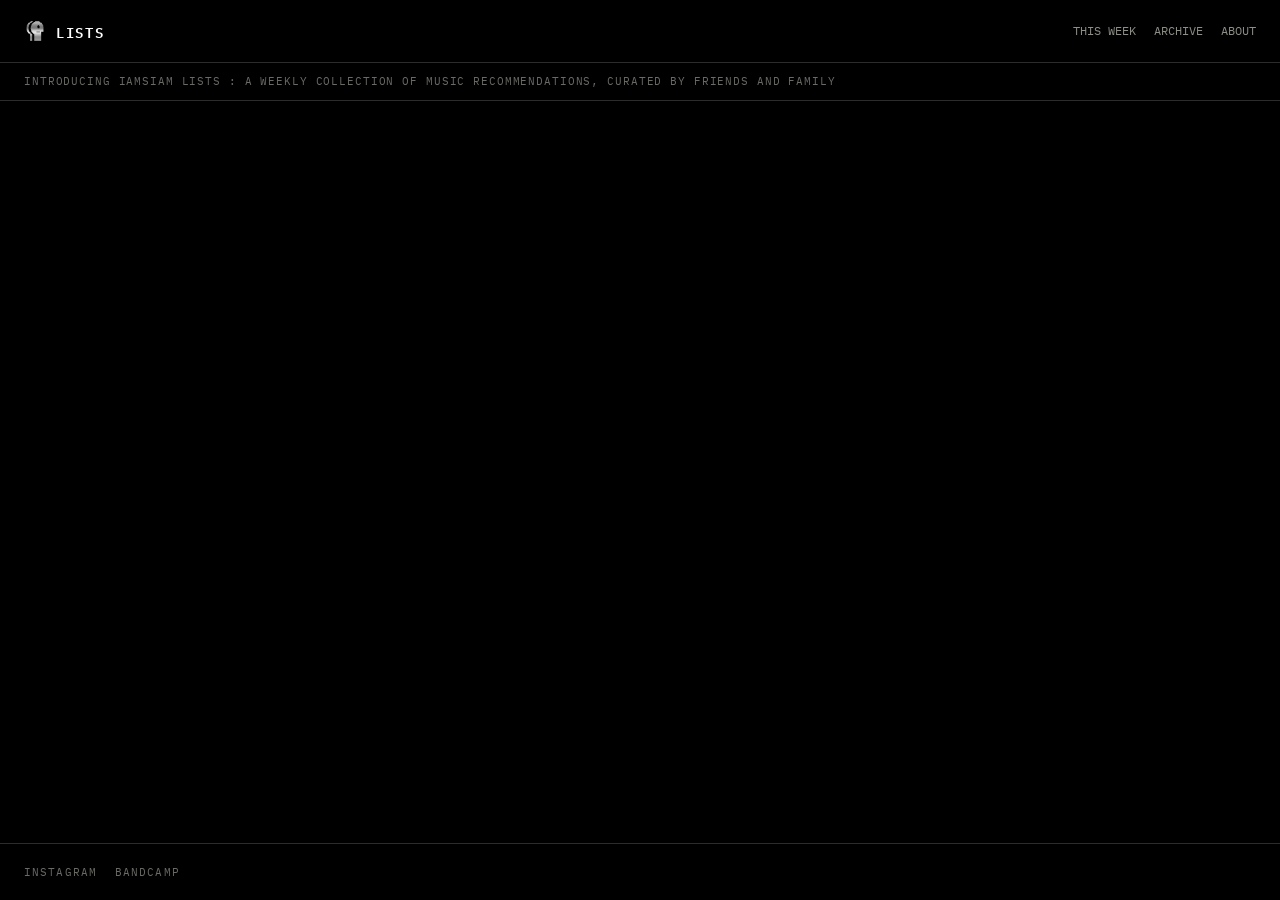
==== index.html @ 96336e80 "feat: app shell and site stylesheet (studio palette)" ====
<!doctype html>
<html lang="en">
<head>
<meta charset="utf-8">
<meta name="viewport" content="width=device-width, initial-scale=1">
<title>IAMSIAM LISTS</title>
<meta name="description" content="A weekly playlist of music curated by friends and family of the IAMSIAM label.">
<link rel="preconnect" href="https://fonts.googleapis.com">
<link rel="preconnect" href="https://fonts.gstatic.com" crossorigin>
<link href="https://fonts.googleapis.com/css2?family=IBM+Plex+Mono:wght@400;600&display=swap" rel="stylesheet">
<link rel="stylesheet" href="css/site.css">
</head>
<body>
<header class="site-head">
  <a class="brand" href="#/"><img src="assets/logo.png" alt="IAMSIAM"><span>LISTS</span></a>
  <nav>
    <a href="#/">THIS WEEK</a>
    <a href="#/archive">ARCHIVE</a>
    <a href="#/about">ABOUT</a>
  </nav>
</header>
<p class="intro-strip">INTRODUCING IAMSIAM LISTS : A WEEKLY COLLECTION OF MUSIC RECOMMENDATIONS, CURATED BY FRIENDS AND FAMILY</p>
<main id="app" aria-live="polite"></main>
<footer class="site-foot">
  <a href="https://www.instagram.com/_iamsiam_/" target="_blank" rel="noopener">INSTAGRAM</a>
  <a href="https://iamsiam.bandcamp.com" target="_blank" rel="noopener">BANDCAMP</a>
</footer>
<script type="module" src="js/app.js"></script>
</body>
</html>
---- css/site.css ----
:root{
  --bg:#000; --fg:#fff; --meta:#8f8f88; --strip:#6b6b66; --border:#2c2c2a;
  --mono:'IBM Plex Mono',ui-monospace,SFMono-Regular,Menlo,monospace;
}
*{box-sizing:border-box;margin:0;padding:0}
html{background:var(--bg)}
body{
  background:var(--bg);color:var(--fg);font-family:var(--mono);
  font-size:14px;line-height:1.5;min-height:100vh;
  display:flex;flex-direction:column;
}
a{color:inherit;text-decoration:none}

.site-head{
  display:flex;align-items:center;justify-content:space-between;gap:16px;
  padding:20px 24px;border-bottom:1px solid var(--border);
}
.brand{display:flex;align-items:center;gap:10px;font-weight:600;letter-spacing:.12em}
.brand img{height:22px;width:auto;display:block}
.site-head nav{display:flex;gap:18px;font-size:12px;color:var(--meta)}
.site-head nav a:hover{color:var(--fg)}

.intro-strip{
  padding:10px 24px;border-bottom:1px solid var(--border);
  color:var(--strip);font-size:11px;letter-spacing:.08em;
}

main{flex:1;width:100%;max-width:760px;margin:0 auto;padding:28px 24px 64px}

.list-head{margin-bottom:24px}
.list-head .curator{font-size:12px;color:var(--meta);letter-spacing:.1em}
.list-head h1{font-size:20px;font-weight:600;text-transform:uppercase;letter-spacing:.04em;margin-top:4px}
.list-head .date{font-size:11px;color:var(--strip);margin-top:4px}

.section-head{
  margin:28px 0 8px;padding-bottom:6px;border-bottom:1px solid var(--border);
  color:var(--meta);font-size:12px;text-transform:uppercase;letter-spacing:.1em;
}

.track{
  display:grid;grid-template-columns:34px 1fr auto;gap:6px 14px;
  padding:16px 0;border-bottom:1px solid var(--border);align-items:start;
}
.track .rank{color:var(--strip);font-weight:600}
.track .name{font-weight:600;text-transform:uppercase;letter-spacing:.02em}
.track .details{grid-column:2;color:var(--meta);font-size:12px}
.track .note{grid-column:2;color:var(--strip);font-size:12px;font-style:italic}
.track .actions{display:flex;flex-direction:column;align-items:flex-end;gap:8px}
.badge{
  font-size:10px;color:var(--meta);border:1px solid var(--border);
  padding:2px 6px;letter-spacing:.1em;text-transform:uppercase;
}
.buy{
  font-size:11px;font-weight:600;letter-spacing:.1em;
  border:1px solid var(--fg);padding:6px 12px;white-space:nowrap;
}
.buy:hover{background:var(--fg);color:var(--bg)}

.archive-grid{display:grid;gap:1px;background:var(--border);border:1px solid var(--border)}
.archive-grid a{background:var(--bg);padding:18px;display:block}
.archive-grid a:hover{background:#0d0d0d}
.archive-grid .curator{color:var(--meta);font-size:12px;letter-spacing:.1em}
.archive-grid .title{font-weight:600;text-transform:uppercase;margin-top:2px}
.archive-grid .date{color:var(--strip);font-size:11px;margin-top:4px}

.about p{color:var(--meta);max-width:52ch;margin-bottom:16px}
.about a{border-bottom:1px solid var(--strip)}

.site-foot{
  display:flex;gap:18px;padding:20px 24px;border-top:1px solid var(--border);
  font-size:11px;color:var(--strip);letter-spacing:.1em;
}
.site-foot a:hover{color:var(--fg)}

.error-view{color:var(--meta);padding:40px 0}

@media (max-width:520px){
  .track{grid-template-columns:26px 1fr}
  .track .actions{grid-column:2;flex-direction:row;align-items:center;margin-top:8px}
  .site-head{flex-direction:column;align-items:flex-start;gap:10px}
}
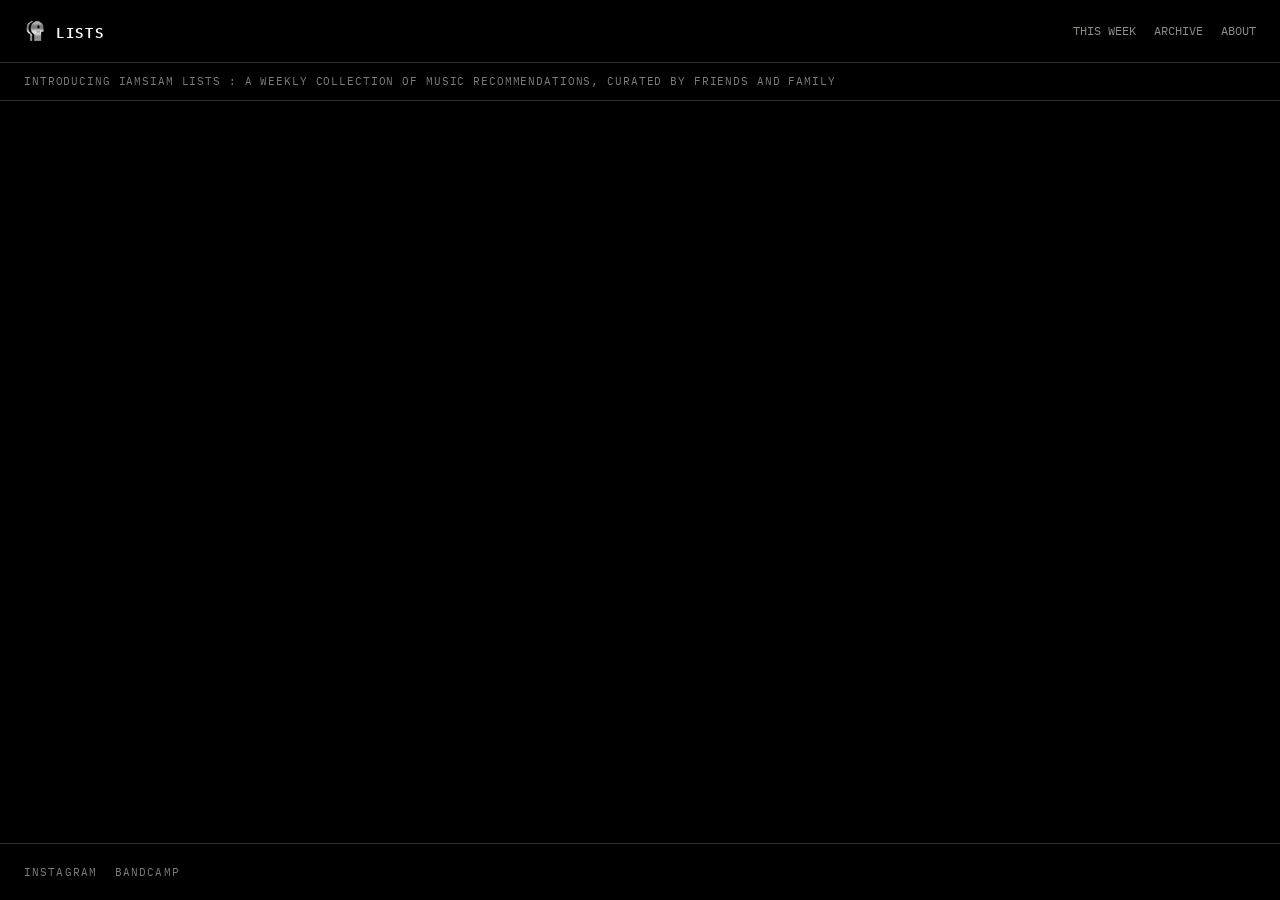
==== commit dffdcbba: "fix: a11y polish - AA-compliant strip color, color-scheme, focus-visible, hover token, drop aria-liv" ====
--- a/index.html
+++ b/index.html
@@ -20,7 +20,7 @@
   </nav>
 </header>
 <p class="intro-strip">INTRODUCING IAMSIAM LISTS : A WEEKLY COLLECTION OF MUSIC RECOMMENDATIONS, CURATED BY FRIENDS AND FAMILY</p>
-<main id="app" aria-live="polite"></main>
+<main id="app"></main>
 <footer class="site-foot">
   <a href="https://www.instagram.com/_iamsiam_/" target="_blank" rel="noopener">INSTAGRAM</a>
   <a href="https://iamsiam.bandcamp.com" target="_blank" rel="noopener">BANDCAMP</a>
--- a/css/site.css
+++ b/css/site.css
@@ -1,5 +1,6 @@
 :root{
-  --bg:#000; --fg:#fff; --meta:#8f8f88; --strip:#6b6b66; --border:#2c2c2a;
+  color-scheme:dark;
+  --bg:#000; --fg:#fff; --meta:#8f8f88; --strip:#7d7d78; --border:#2c2c2a; --hover:#0d0d0d;
   --mono:'IBM Plex Mono',ui-monospace,SFMono-Regular,Menlo,monospace;
 }
 *{box-sizing:border-box;margin:0;padding:0}
@@ -10,6 +11,7 @@
   display:flex;flex-direction:column;
 }
 a{color:inherit;text-decoration:none}
+a:focus-visible,.buy:focus-visible{outline:1px solid var(--fg);outline-offset:2px}
 
 .site-head{
   display:flex;align-items:center;justify-content:space-between;gap:16px;
@@ -58,7 +60,7 @@
 
 .archive-grid{display:grid;gap:1px;background:var(--border);border:1px solid var(--border)}
 .archive-grid a{background:var(--bg);padding:18px;display:block}
-.archive-grid a:hover{background:#0d0d0d}
+.archive-grid a:hover{background:var(--hover)}
 .archive-grid .curator{color:var(--meta);font-size:12px;letter-spacing:.1em}
 .archive-grid .title{font-weight:600;text-transform:uppercase;margin-top:2px}
 .archive-grid .date{color:var(--strip);font-size:11px;margin-top:4px}
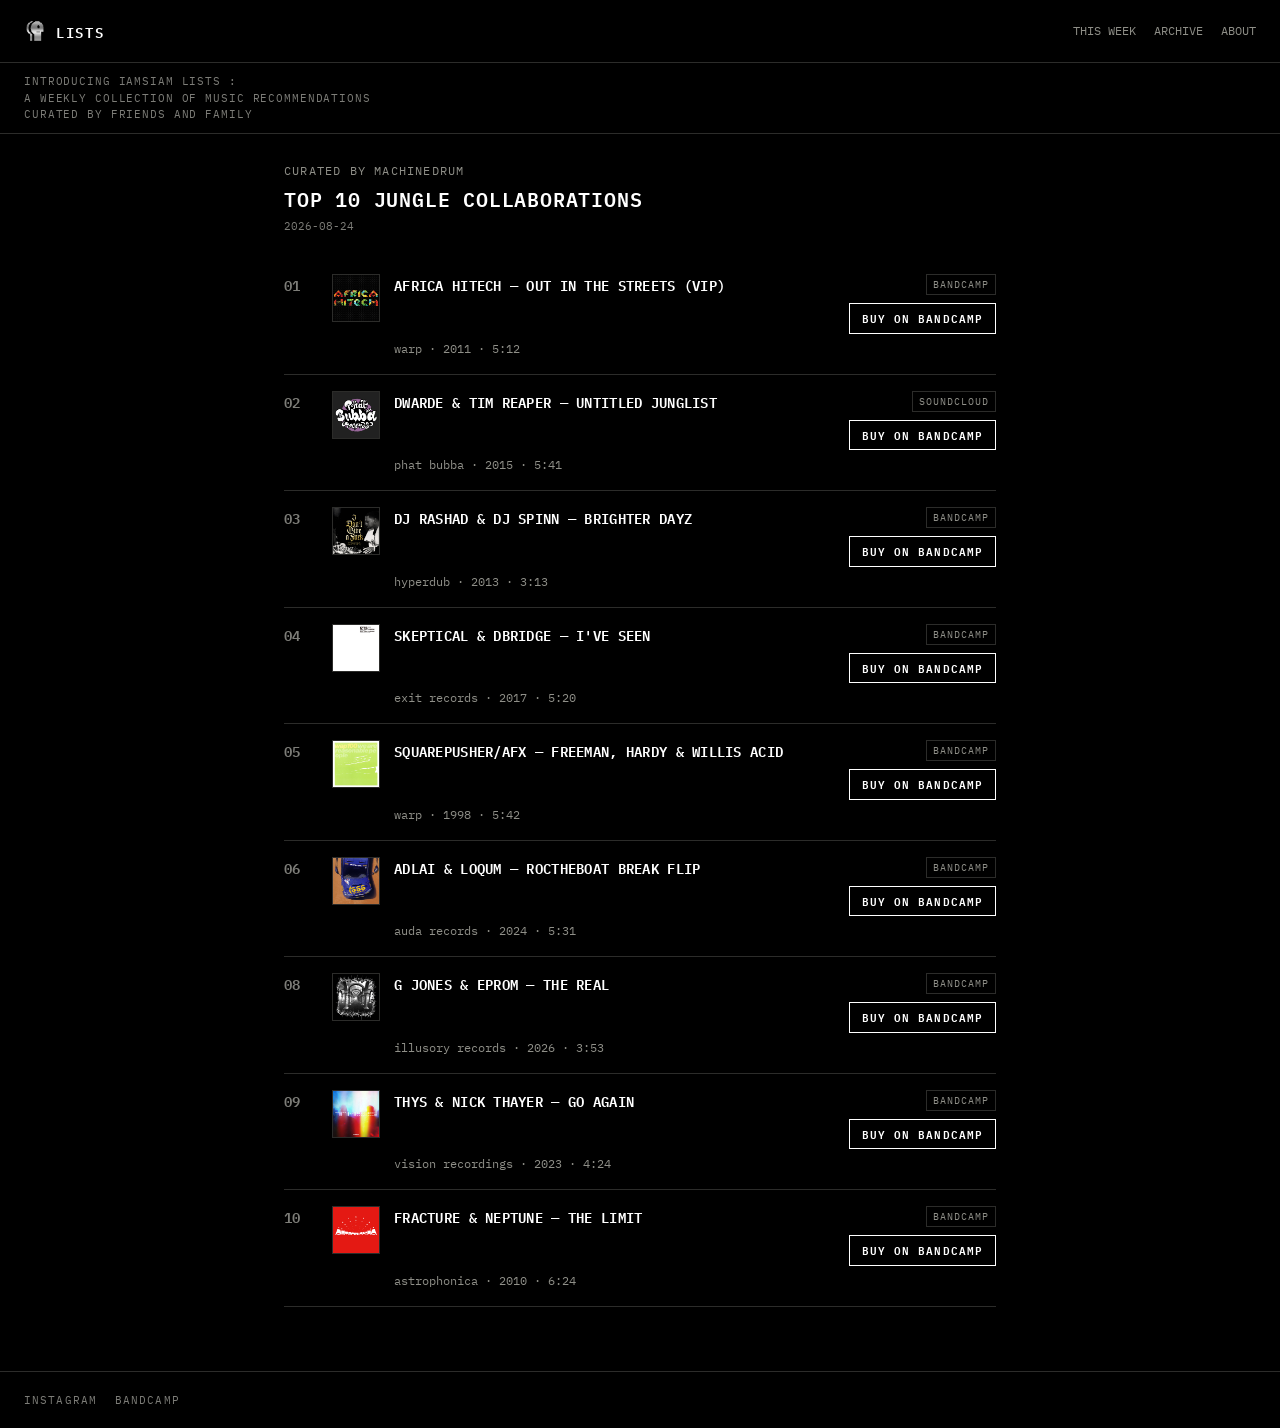
==== commit 200e8a9f: "feat: design feedback - stacked intro strip, drop note lines and BPM, about copy Co-Authored-By: Cla" ====
--- a/index.html
+++ b/index.html
@@ -19,7 +19,7 @@
     <a href="#/about">ABOUT</a>
   </nav>
 </header>
-<p class="intro-strip">INTRODUCING IAMSIAM LISTS : A WEEKLY COLLECTION OF MUSIC RECOMMENDATIONS, CURATED BY FRIENDS AND FAMILY</p>
+<p class="intro-strip">INTRODUCING IAMSIAM LISTS :<br>A WEEKLY COLLECTION OF MUSIC RECOMMENDATIONS<br>CURATED BY FRIENDS AND FAMILY</p>
 <main id="app"></main>
 <footer class="site-foot">
   <a href="https://www.instagram.com/_iamsiam_/" target="_blank" rel="noopener">INSTAGRAM</a>
--- a/css/site.css
+++ b/css/site.css
@@ -30,7 +30,7 @@
 main{flex:1;width:100%;max-width:760px;margin:0 auto;padding:28px 24px 64px}
 
 .list-head{margin-bottom:24px}
-.list-head .curator{font-size:12px;color:var(--meta);letter-spacing:.1em}
+.list-head .curator{font-size:12px;color:var(--meta);letter-spacing:.1em;text-transform:uppercase}
 .list-head h1{font-size:20px;font-weight:600;text-transform:uppercase;letter-spacing:.04em;margin-top:4px}
 .list-head .date{font-size:11px;color:var(--strip);margin-top:4px}
 
@@ -40,13 +40,15 @@
 }
 
 .track{
-  display:grid;grid-template-columns:34px 1fr auto;gap:6px 14px;
+  display:grid;grid-template-columns:34px 48px 1fr auto;gap:6px 14px;
   padding:16px 0;border-bottom:1px solid var(--border);align-items:start;
 }
 .track .rank{color:var(--strip);font-weight:600}
+.track .art{width:48px;height:48px;border:1px solid var(--border);overflow:hidden}
+.track .art img{width:100%;height:100%;object-fit:cover;display:block}
+.track .art:empty{border:0}
 .track .name{font-weight:600;text-transform:uppercase;letter-spacing:.02em}
-.track .details{grid-column:2;color:var(--meta);font-size:12px}
-.track .note{grid-column:2;color:var(--strip);font-size:12px;font-style:italic}
+.track .details{grid-column:3;color:var(--meta);font-size:12px}
 .track .actions{display:flex;flex-direction:column;align-items:flex-end;gap:8px}
 .badge{
   font-size:10px;color:var(--meta);border:1px solid var(--border);
@@ -55,13 +57,14 @@
 .buy{
   font-size:11px;font-weight:600;letter-spacing:.1em;
   border:1px solid var(--fg);padding:6px 12px;white-space:nowrap;
+  text-transform:uppercase;
 }
 .buy:hover{background:var(--fg);color:var(--bg)}
 
 .archive-grid{display:grid;gap:1px;background:var(--border);border:1px solid var(--border)}
 .archive-grid a{background:var(--bg);padding:18px;display:block}
 .archive-grid a:hover{background:var(--hover)}
-.archive-grid .curator{color:var(--meta);font-size:12px;letter-spacing:.1em}
+.archive-grid .curator{color:var(--meta);font-size:12px;letter-spacing:.1em;text-transform:uppercase}
 .archive-grid .title{font-weight:600;text-transform:uppercase;margin-top:2px}
 .archive-grid .date{color:var(--strip);font-size:11px;margin-top:4px}
 
@@ -77,7 +80,8 @@
 .error-view{color:var(--meta);padding:40px 0}
 
 @media (max-width:520px){
-  .track{grid-template-columns:26px 1fr}
-  .track .actions{grid-column:2;flex-direction:row;align-items:center;margin-top:8px}
+  .track{grid-template-columns:26px 40px 1fr}
+  .track .art{width:40px;height:40px}
+  .track .actions{grid-column:3;flex-direction:row;align-items:center;margin-top:8px}
   .site-head{flex-direction:column;align-items:flex-start;gap:10px}
 }
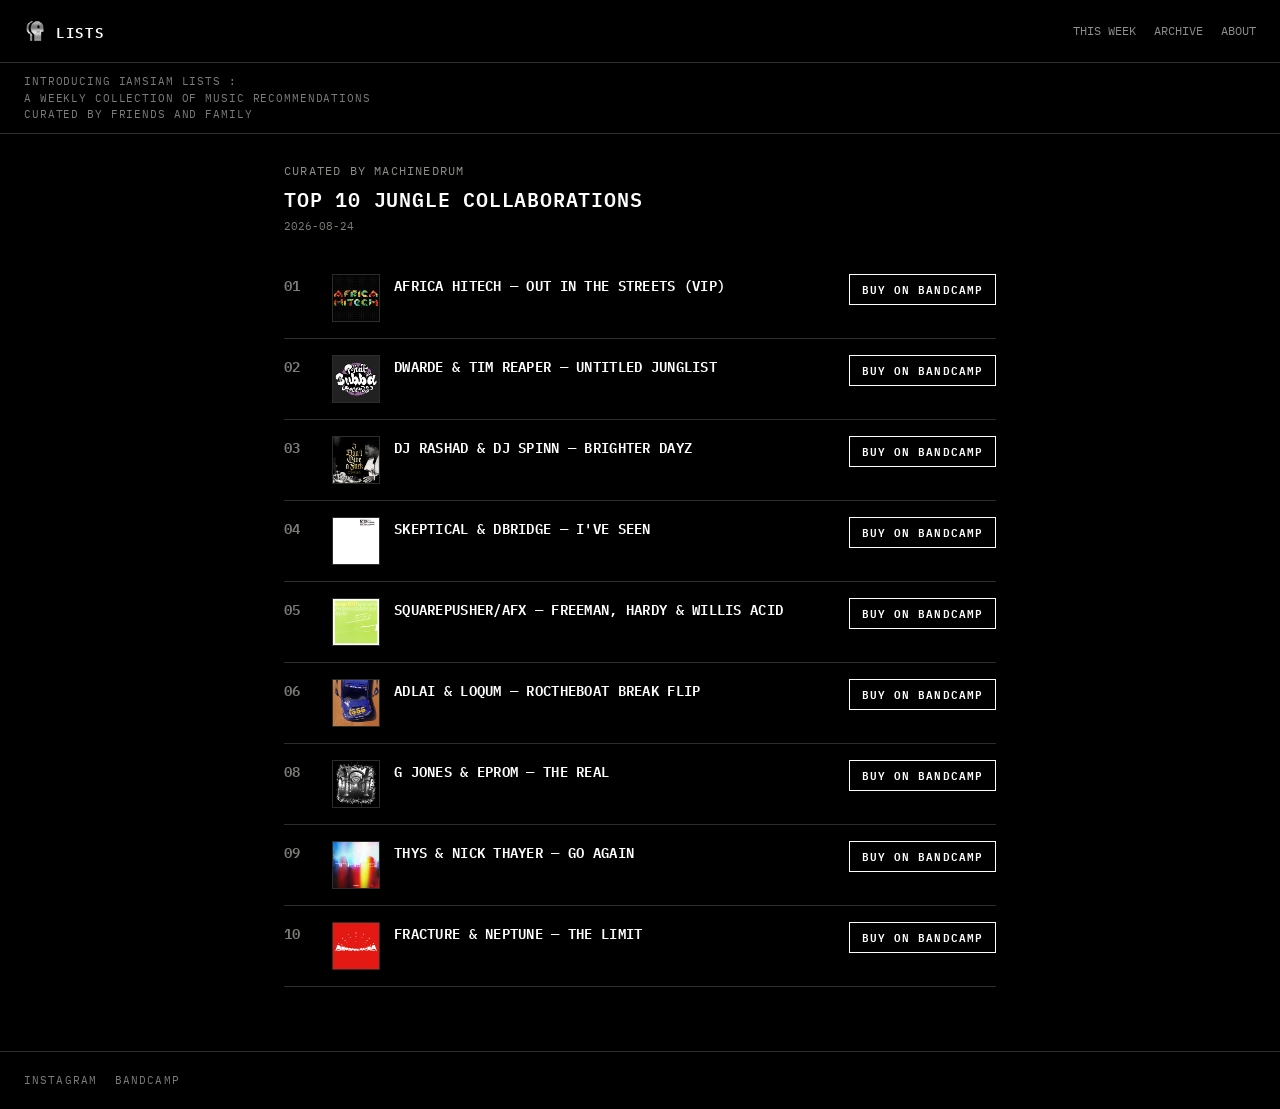
==== commit 641402ba: "feat: VU meter + typing info layer wired into the player" ====
--- a/index.html
+++ b/index.html
@@ -20,6 +20,23 @@
   </nav>
 </header>
 <p class="intro-strip">INTRODUCING IAMSIAM LISTS :<br>A WEEKLY COLLECTION OF MUSIC RECOMMENDATIONS<br>CURATED BY FRIENDS AND FAMILY</p>
+<section id="player" hidden>
+  <div id="player-media"></div>
+  <canvas id="vu-strip" hidden></canvas>
+  <div id="player-meta">
+    <div id="player-track"></div>
+    <div id="player-details"></div>
+  </div>
+  <div id="player-bar">
+    <button id="pv" aria-label="previous">&#171;</button>
+    <button id="pp" aria-label="play/pause">&#9654;</button>
+    <button id="nx" aria-label="next">&#187;</button>
+    <span id="t-el">0:00</span>
+    <input id="scrub" type="range" min="0" max="1000" value="0" step="1" aria-label="seek">
+    <span id="t-to">0:00</span>
+    <span id="counter"></span>
+  </div>
+</section>
 <main id="app"></main>
 <footer class="site-foot">
   <a href="https://www.instagram.com/_iamsiam_/" target="_blank" rel="noopener">INSTAGRAM</a>
--- a/css/site.css
+++ b/css/site.css
@@ -48,12 +48,7 @@
 .track .art img{width:100%;height:100%;object-fit:cover;display:block}
 .track .art:empty{border:0}
 .track .name{font-weight:600;text-transform:uppercase;letter-spacing:.02em}
-.track .details{grid-column:3;color:var(--meta);font-size:12px}
 .track .actions{display:flex;flex-direction:column;align-items:flex-end;gap:8px}
-.badge{
-  font-size:10px;color:var(--meta);border:1px solid var(--border);
-  padding:2px 6px;letter-spacing:.1em;text-transform:uppercase;
-}
 .buy{
   font-size:11px;font-weight:600;letter-spacing:.1em;
   border:1px solid var(--fg);padding:6px 12px;white-space:nowrap;
@@ -85,3 +80,42 @@
   .track .actions{grid-column:3;flex-direction:row;align-items:center;margin-top:8px}
   .site-head{flex-direction:column;align-items:flex-start;gap:10px}
 }
+
+#player{border-bottom:1px solid var(--border);padding:20px 24px;max-width:760px;margin:0 auto;width:100%}
+#player-media{background:#0d0d0d;border:1px solid var(--border);width:100%;aspect-ratio:16/9;max-height:320px;display:flex;align-items:center;justify-content:center;overflow:hidden}
+#player-media iframe,#player-media img{width:100%;height:100%;border:0;display:block;object-fit:contain}
+#player-media .bc-art{object-fit:cover}
+#player-media .player-note{color:var(--meta);font-size:12px;padding:16px;text-align:center}
+#player-media .player-note a{border-bottom:1px solid var(--strip)}
+#player-media .mount{display:none;width:100%;height:100%}
+#player-media .mount.live{display:block}
+#player-meta{display:flex;justify-content:space-between;gap:12px;margin-top:10px;font-size:12px}
+#player-track{font-weight:600;text-transform:uppercase;letter-spacing:.02em}
+#player-bar{display:flex;align-items:center;gap:10px;margin-top:10px}
+#player-bar button{background:none;border:1px solid var(--border);color:var(--fg);font-family:var(--mono);font-size:13px;padding:5px 11px;cursor:pointer}
+#player-bar button:hover{border-color:var(--fg)}
+#player-bar span{color:var(--meta);font-size:11px;min-width:34px}
+#counter{color:var(--strip);text-align:right}
+#scrub{flex:1;appearance:none;-webkit-appearance:none;height:24px;background:linear-gradient(var(--border),var(--border)) center/100% 2px no-repeat;cursor:pointer}
+#scrub::-webkit-slider-thumb{appearance:none;-webkit-appearance:none;width:10px;height:10px;background:var(--fg);border-radius:0}
+#scrub::-moz-range-thumb{width:10px;height:10px;background:var(--fg);border:0;border-radius:0}
+.track.playable .rank,.track.playable .name{cursor:pointer}
+.track.playable:hover .rank{color:var(--fg)}
+.track.active .rank{background:var(--fg);color:var(--bg);padding:0 4px}
+@media (max-width:520px){
+  #player{padding:14px 16px}
+  #player-bar{flex-wrap:wrap}
+  #scrub{order:5;flex-basis:100%}
+  #player-bar button{padding:12px 16px;font-size:15px}
+  #scrub::-webkit-slider-thumb{width:16px;height:16px}
+}
+
+/* VU meter + typing info layer */
+#player-media{position:relative}
+#player-media canvas.vu-overlay{position:absolute;inset:0;width:100%;height:100%;pointer-events:none}
+#player.vu-full #player-media .mount.live{opacity:.22}
+#vu-strip{width:100%;height:110px;border:1px solid var(--border);border-top:0}
+#vu-strip[hidden]{display:none}
+#player-details{color:var(--meta);font-size:12px}
+.typing::after{content:'▮';animation:blink 1s steps(1) infinite}
+@keyframes blink{50%{opacity:0}}
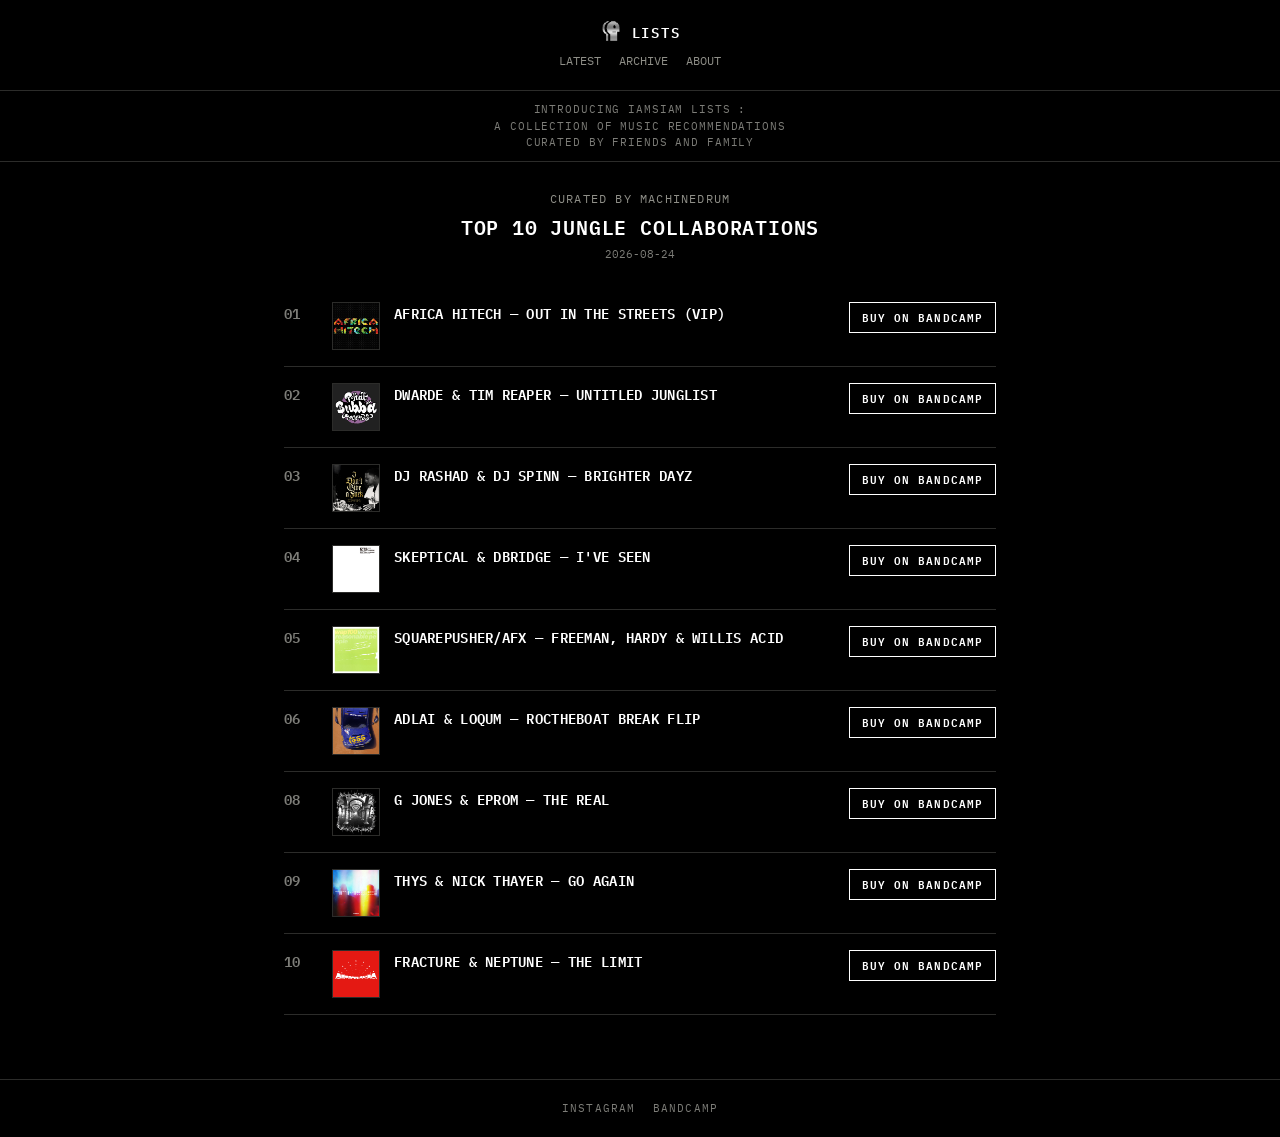
==== commit 5e60ee23: "copy: drop the weekly cadence - LATEST nav, cadence-free descriptions Co-Authored-By: Claude Fable 5" ====
--- a/index.html
+++ b/index.html
@@ -4,7 +4,7 @@
 <meta charset="utf-8">
 <meta name="viewport" content="width=device-width, initial-scale=1">
 <title>IAMSIAM LISTS</title>
-<meta name="description" content="A weekly playlist of music curated by friends and family of the IAMSIAM label.">
+<meta name="description" content="Music recommendations curated by friends and family of the IAMSIAM label.">
 <link rel="preconnect" href="https://fonts.googleapis.com">
 <link rel="preconnect" href="https://fonts.gstatic.com" crossorigin>
 <link href="https://fonts.googleapis.com/css2?family=IBM+Plex+Mono:wght@400;600&display=swap" rel="stylesheet">
@@ -14,15 +14,14 @@
 <header class="site-head">
   <a class="brand" href="#/"><img src="assets/logo.png" alt="IAMSIAM"><span>LISTS</span></a>
   <nav>
-    <a href="#/">THIS WEEK</a>
+    <a href="#/">LATEST</a>
     <a href="#/archive">ARCHIVE</a>
     <a href="#/about">ABOUT</a>
   </nav>
 </header>
-<p class="intro-strip">INTRODUCING IAMSIAM LISTS :<br>A WEEKLY COLLECTION OF MUSIC RECOMMENDATIONS<br>CURATED BY FRIENDS AND FAMILY</p>
+<p class="intro-strip">INTRODUCING IAMSIAM LISTS :<br>A COLLECTION OF MUSIC RECOMMENDATIONS<br>CURATED BY FRIENDS AND FAMILY</p>
 <section id="player" hidden>
   <div id="player-media"></div>
-  <canvas id="vu-strip" hidden></canvas>
   <div id="player-meta">
     <div id="player-track"></div>
     <div id="player-details"></div>
--- a/css/site.css
+++ b/css/site.css
@@ -14,7 +14,7 @@
 a:focus-visible,.buy:focus-visible{outline:1px solid var(--fg);outline-offset:2px}
 
 .site-head{
-  display:flex;align-items:center;justify-content:space-between;gap:16px;
+  display:flex;flex-direction:column;align-items:center;gap:10px;
   padding:20px 24px;border-bottom:1px solid var(--border);
 }
 .brand{display:flex;align-items:center;gap:10px;font-weight:600;letter-spacing:.12em}
@@ -24,12 +24,12 @@
 
 .intro-strip{
   padding:10px 24px;border-bottom:1px solid var(--border);
-  color:var(--strip);font-size:11px;letter-spacing:.08em;
+  color:var(--strip);font-size:11px;letter-spacing:.08em;text-align:center;
 }
 
 main{flex:1;width:100%;max-width:760px;margin:0 auto;padding:28px 24px 64px}
 
-.list-head{margin-bottom:24px}
+.list-head{margin-bottom:24px;text-align:center}
 .list-head .curator{font-size:12px;color:var(--meta);letter-spacing:.1em;text-transform:uppercase}
 .list-head h1{font-size:20px;font-weight:600;text-transform:uppercase;letter-spacing:.04em;margin-top:4px}
 .list-head .date{font-size:11px;color:var(--strip);margin-top:4px}
@@ -63,11 +63,12 @@
 .archive-grid .title{font-weight:600;text-transform:uppercase;margin-top:2px}
 .archive-grid .date{color:var(--strip);font-size:11px;margin-top:4px}
 
-.about p{color:var(--meta);max-width:52ch;margin-bottom:16px}
+.about{max-width:52ch;margin:0 auto}
+.about p{color:var(--meta);margin-bottom:16px}
 .about a{border-bottom:1px solid var(--strip)}
 
 .site-foot{
-  display:flex;gap:18px;padding:20px 24px;border-top:1px solid var(--border);
+  display:flex;justify-content:center;gap:18px;padding:20px 24px;border-top:1px solid var(--border);
   font-size:11px;color:var(--strip);letter-spacing:.1em;
 }
 .site-foot a:hover{color:var(--fg)}
@@ -78,7 +79,6 @@
   .track{grid-template-columns:26px 40px 1fr}
   .track .art{width:40px;height:40px}
   .track .actions{grid-column:3;flex-direction:row;align-items:center;margin-top:8px}
-  .site-head{flex-direction:column;align-items:flex-start;gap:10px}
 }
 
 #player{border-bottom:1px solid var(--border);padding:20px 24px;max-width:760px;margin:0 auto;width:100%}
@@ -89,7 +89,7 @@
 #player-media .player-note a{border-bottom:1px solid var(--strip)}
 #player-media .mount{display:none;width:100%;height:100%}
 #player-media .mount.live{display:block}
-#player-meta{display:flex;justify-content:space-between;gap:12px;margin-top:10px;font-size:12px}
+#player-meta{display:flex;flex-direction:column;align-items:center;text-align:center;gap:2px;margin-top:12px;font-size:12px}
 #player-track{font-weight:600;text-transform:uppercase;letter-spacing:.02em}
 #player-bar{display:flex;align-items:center;gap:10px;margin-top:10px}
 #player-bar button{background:none;border:1px solid var(--border);color:var(--fg);font-family:var(--mono);font-size:13px;padding:5px 11px;cursor:pointer}
@@ -114,8 +114,4 @@
 #player-media{position:relative}
 #player-media canvas.vu-overlay{position:absolute;inset:0;width:100%;height:100%;pointer-events:none}
 #player.vu-full #player-media .mount.live{opacity:.22}
-#vu-strip{width:100%;height:110px;border:1px solid var(--border);border-top:0}
-#vu-strip[hidden]{display:none}
 #player-details{color:var(--meta);font-size:12px}
-.typing::after{content:'▮';animation:blink 1s steps(1) infinite}
-@keyframes blink{50%{opacity:0}}
